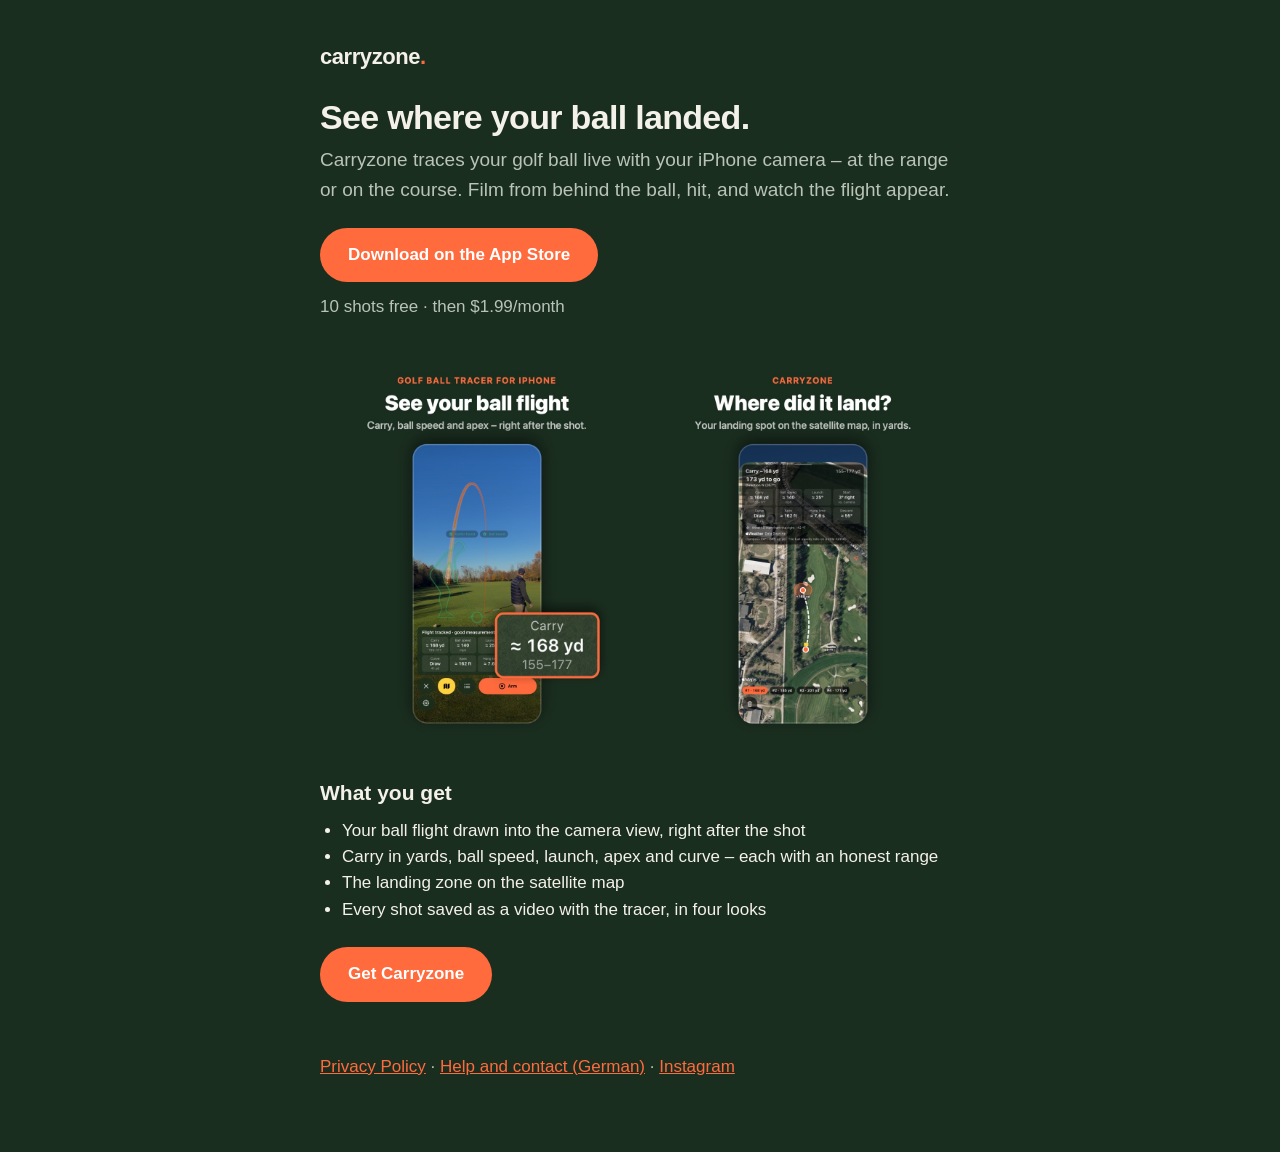
==== app.html @ d452bacc "English landing page for the US ads (app.html) Co-Authored-By: Claude Opus 5.5 <noreply@anthropic.co" ====
<!doctype html>
<html lang="en">
<head>
<meta charset="utf-8">
<meta name="viewport" content="width=device-width, initial-scale=1">
<title>Carryzone – Golf ball tracer for iPhone</title>
<meta name="description" content="See your ball flight live on iPhone: carry in yards, ball speed, apex and the landing spot on the map. 10 shots free.">
<meta name="apple-itunes-app" content="app-id=6835112582">
<link rel="stylesheet" href="stil.css">
</head>
<body>
<main>
<p class="marke">carryzone<span>.</span></p>
<h1>See where your ball landed.</h1>
<p class="lead">Carryzone traces your golf ball live with your iPhone camera – at the range or on the course. Film from behind the ball, hit, and watch the flight appear.</p>

<p><a class="knopf" href="https://apps.apple.com/us/app/id6835112582">Download on the App Store</a></p>
<p class="stand">10 shots free · then $1.99/month</p>

<div class="bilder">
<img src="bilder/1-flight.jpg" width="1080" height="1350" alt="Carryzone showing a traced ball flight with carry 168 yards">
<img src="bilder/2-map.jpg" width="1080" height="1350" alt="The landing spot of a shot on the satellite map">
</div>

<h2>What you get</h2>
<ul>
<li>Your ball flight drawn into the camera view, right after the shot</li>
<li>Carry in yards, ball speed, launch, apex and curve – each with an honest range</li>
<li>The landing zone on the satellite map</li>
<li>Every shot saved as a video with the tracer, in four looks</li>
</ul>

<p><a class="knopf" href="https://apps.apple.com/us/app/id6835112582">Get Carryzone</a></p>

<p class="fuss"><a href="privacy.html">Privacy Policy</a> · <a href="index.html">Help and contact (German)</a> · <a href="https://www.instagram.com/carryzone.golf/">Instagram</a></p>
</main>
</body>
</html>
---- stil.css ----
:root { color-scheme: dark; --grund: #1a2e20; --text: #f4f1e8; --leise: #b9c4b6; --akzent: #ff6b3d; }
* { box-sizing: border-box; }
body { margin: 0; background: var(--grund); color: var(--text);
  font: 17px/1.55 -apple-system, BlinkMacSystemFont, "Segoe UI", Roboto, sans-serif; }
main { max-width: 680px; margin: 0 auto; padding: 32px 20px 64px; }
.marke, .marke a { font-weight: 800; font-size: 22px; letter-spacing: -0.02em; color: var(--text); text-decoration: none; }
.marke span { color: var(--akzent); }
h1 { font-size: 34px; line-height: 1.15; letter-spacing: -0.02em; margin: 24px 0 8px; }
h2 { font-size: 21px; margin: 36px 0 8px; }
h3 { font-size: 17px; margin: 24px 0 4px; }
p, ul { margin: 8px 0; }
ul { padding-left: 22px; }
a { color: var(--akzent); }
.stand, .fuss { color: var(--leise); }
.fuss { margin-top: 48px; }
.lead { font-size: 19px; color: var(--leise); }
.knopf { display: inline-block; margin: 16px 0 4px; padding: 14px 28px; border-radius: 999px;
  background: var(--akzent); color: #fff; font-weight: 700; text-decoration: none; }
.bilder { display: grid; grid-template-columns: minmax(0, 1fr) minmax(0, 1fr); gap: 12px; margin: 28px 0 8px; }
.bilder img { width: 100%; max-width: 100%; height: auto; border-radius: 16px; display: block; }
@media (max-width: 520px) { .bilder { grid-template-columns: minmax(0, 1fr); } }
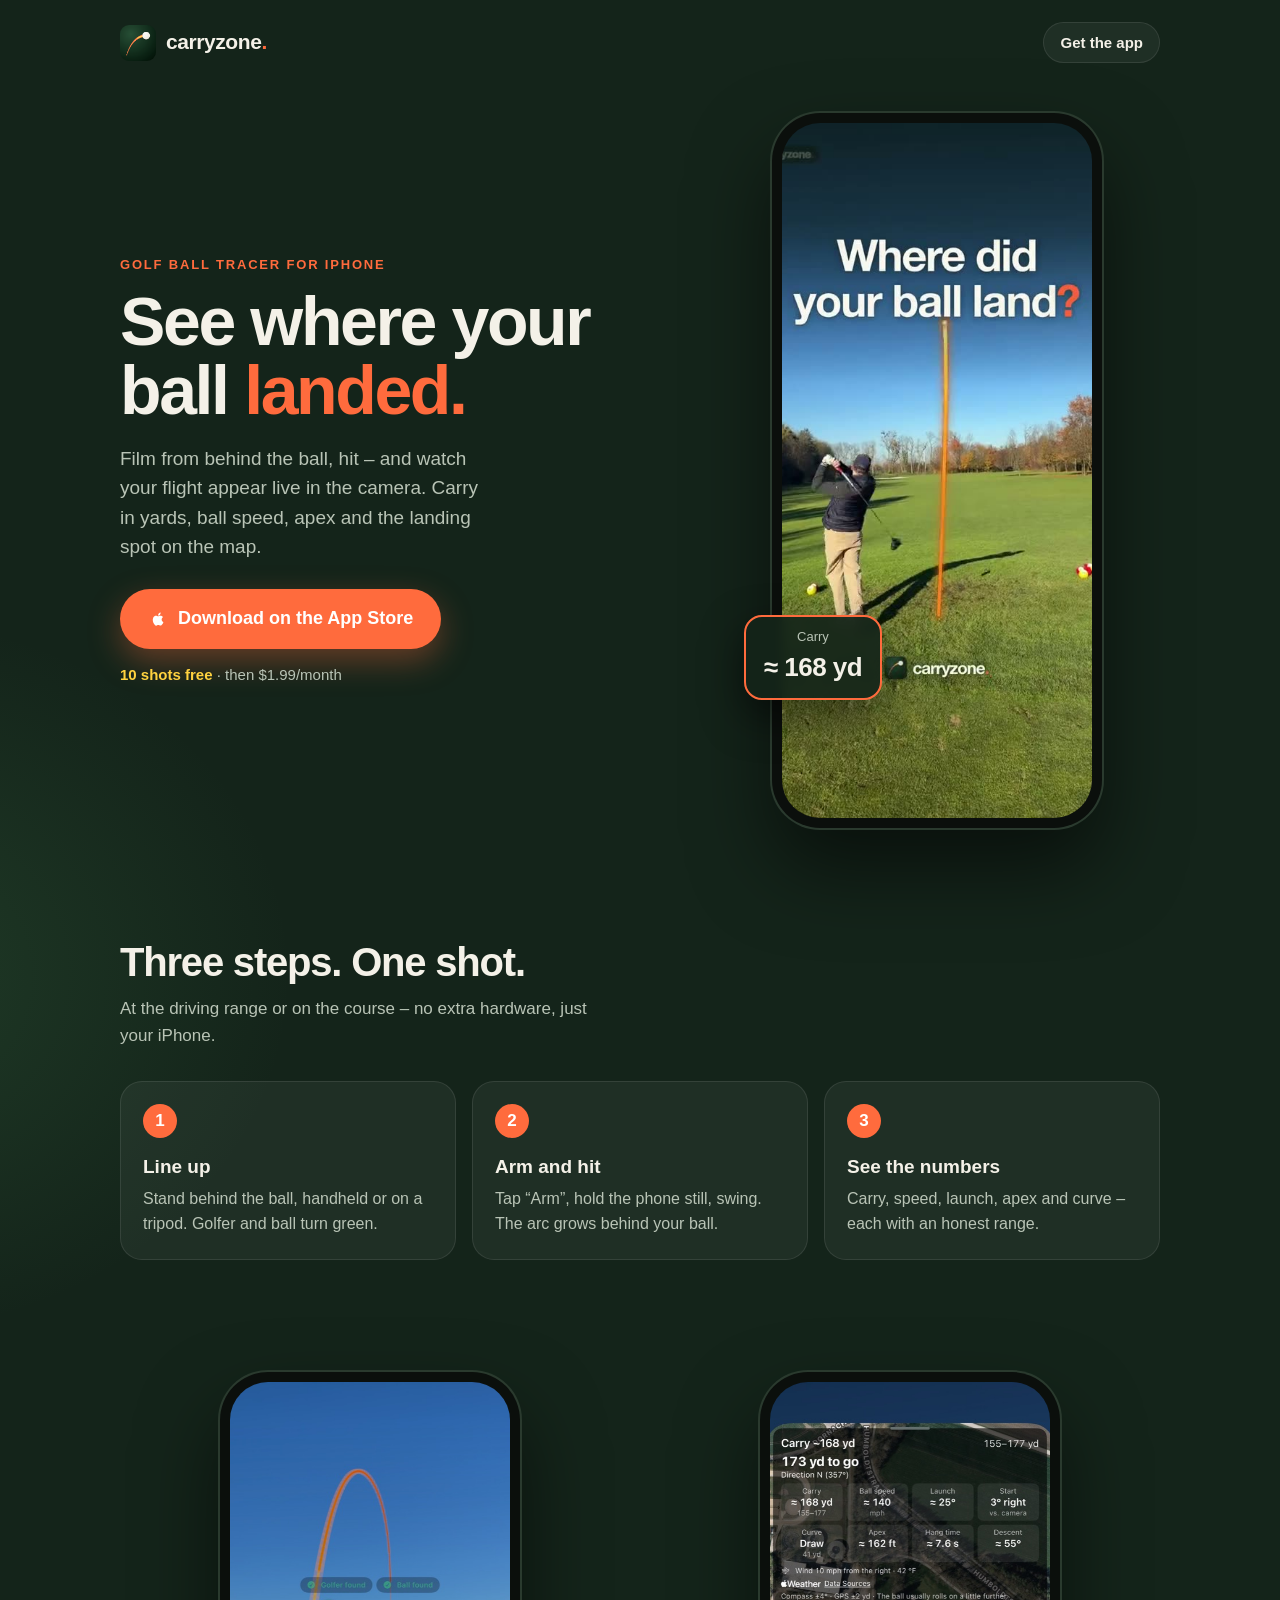
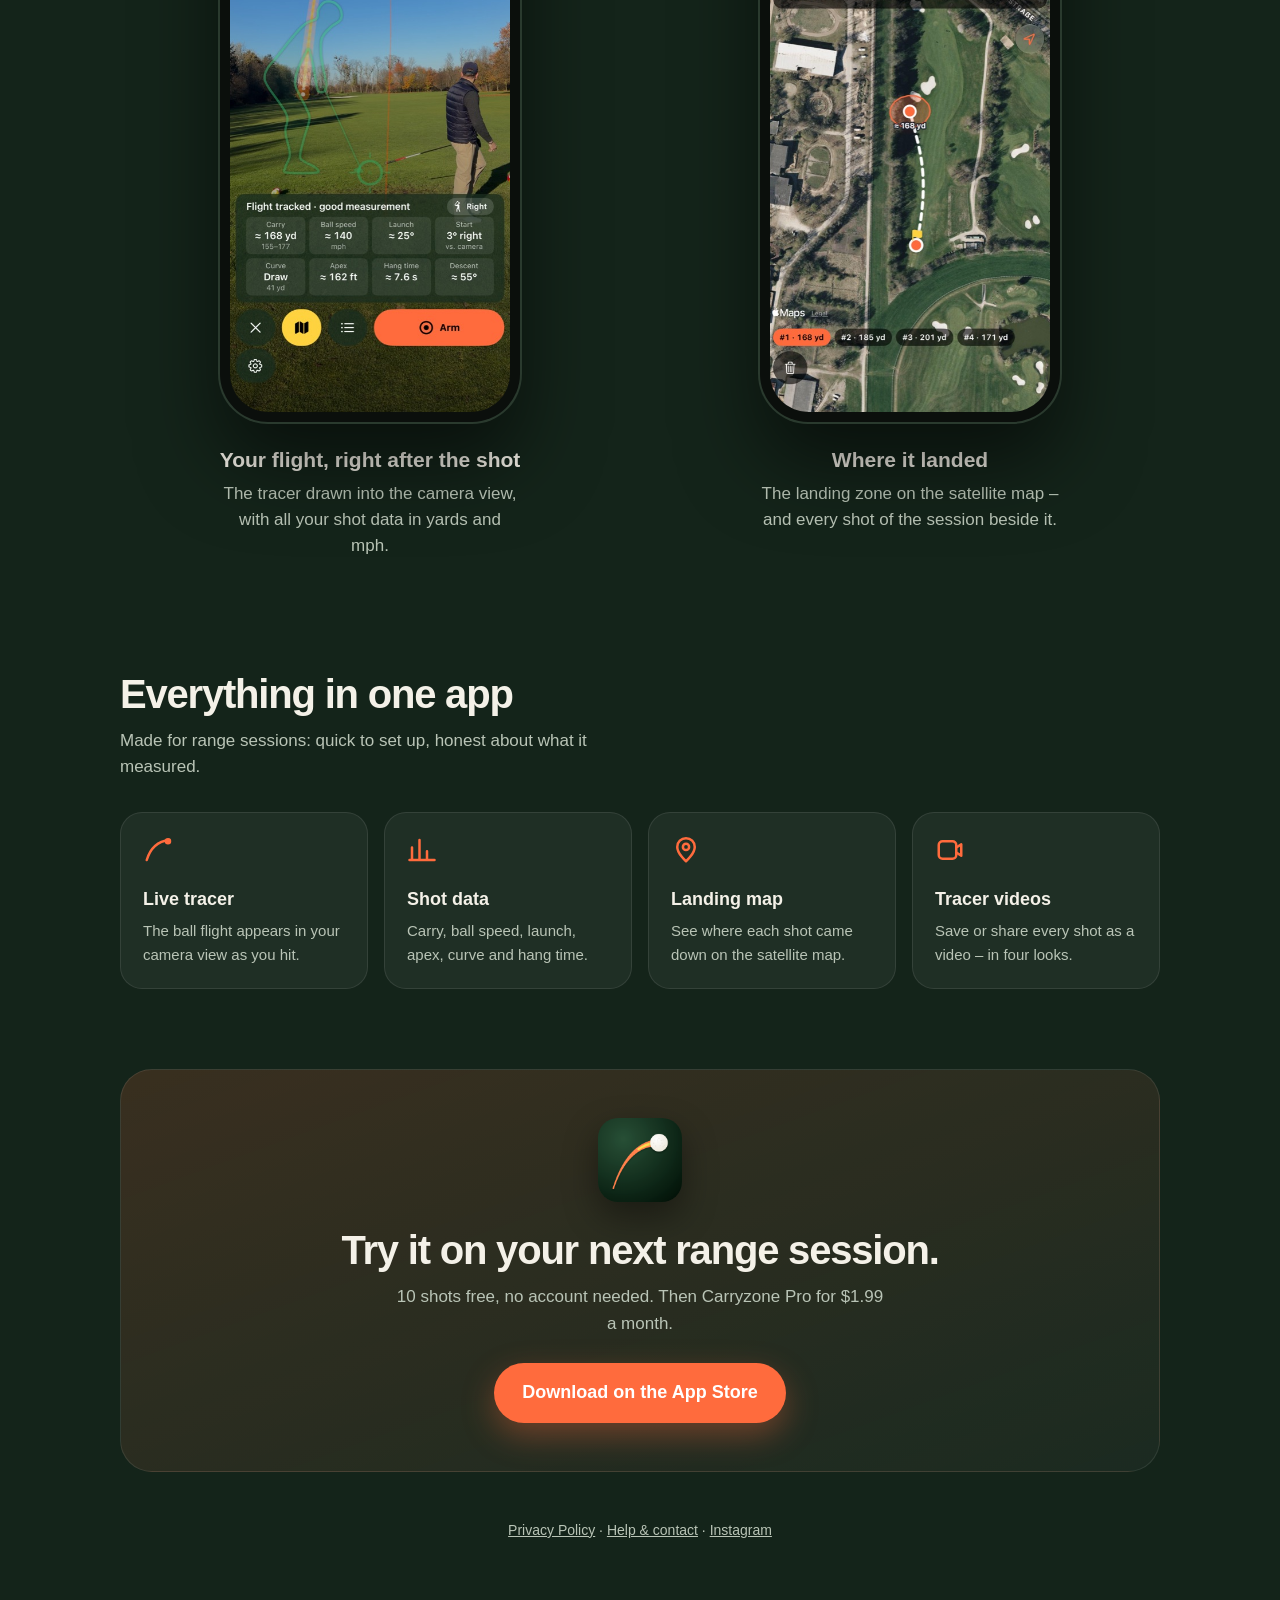
==== commit 1df23d1f: "Landing page: hero video, phone frames, steps and features; styles inline Co-Authored-By: Claude Opu" ====
--- a/app.html
+++ b/app.html
@@ -2,37 +2,202 @@
 <html lang="en">
 <head>
 <meta charset="utf-8">
-<meta name="viewport" content="width=device-width, initial-scale=1">
+<meta name="viewport" content="width=device-width, initial-scale=1, viewport-fit=cover">
 <title>Carryzone – Golf ball tracer for iPhone</title>
 <meta name="description" content="See your ball flight live on iPhone: carry in yards, ball speed, apex and the landing spot on the map. 10 shots free.">
 <meta name="apple-itunes-app" content="app-id=6835112582">
-<link rel="stylesheet" href="stil.css">
+<meta name="theme-color" content="#14241a">
+<meta property="og:title" content="Carryzone – Golf ball tracer for iPhone">
+<meta property="og:description" content="Your ball flight, traced live. Carry in yards, ball speed, apex, landing spot on the map.">
+<meta property="og:image" content="https://skiener.github.io/carryline/bilder/reel-poster.jpg">
+<link rel="icon" href="bilder/icon.png">
+<style>
+  :root {
+    --ink: #14241a; --ink-2: #1a2e20; --card: rgba(255,255,255,.05); --line: rgba(255,255,255,.09);
+    --text: #f4f1e8; --dim: #b9c4b6; --coral: #ff6b3d; --sun: #ffd23f;
+  }
+  * { box-sizing: border-box; }
+  html { -webkit-text-size-adjust: 100%; }
+  body {
+    margin: 0; color: var(--text); background: var(--ink);
+    font: 17px/1.55 -apple-system, BlinkMacSystemFont, "SF Pro Text", "Segoe UI", Roboto, sans-serif;
+    background-image:
+      radial-gradient(900px 520px at 85% -10%, rgba(255,107,61,.22), transparent 60%),
+      radial-gradient(700px 600px at -10% 30%, rgba(82,160,96,.18), transparent 60%);
+    background-repeat: no-repeat;
+  }
+  a { color: inherit; }
+  .wrap { max-width: 1080px; margin: 0 auto; padding: 0 20px; }
+
+  header { display: flex; align-items: center; gap: 10px; padding: 22px 0; }
+  header img { width: 36px; height: 36px; border-radius: 9px; }
+  .word { font-weight: 800; font-size: 21px; letter-spacing: -.02em; }
+  .word span { color: var(--coral); }
+  header .spacer { flex: 1; }
+  header .small { font-size: 15px; font-weight: 600; text-decoration: none; padding: 8px 16px;
+    border-radius: 999px; background: var(--card); border: 1px solid var(--line); }
+
+  .hero { display: grid; grid-template-columns: minmax(0, 1.1fr) minmax(0, .9fr); gap: 48px;
+    align-items: center; padding: 28px 0 56px; }
+  .eyebrow { color: var(--coral); font-weight: 700; font-size: 13px; letter-spacing: .14em; text-transform: uppercase; }
+  h1 { font-size: clamp(40px, 6.2vw, 68px); line-height: 1.02; letter-spacing: -.035em; margin: 12px 0 18px; font-weight: 800; }
+  h1 em { font-style: normal; color: var(--coral); }
+  .lead { font-size: 19px; color: var(--dim); max-width: 34ch; margin: 0 0 28px; }
+  .cta { display: inline-flex; align-items: center; gap: 10px; background: var(--coral); color: #fff;
+    font-weight: 700; font-size: 18px; text-decoration: none; padding: 16px 28px; border-radius: 999px;
+    box-shadow: 0 12px 32px rgba(255,107,61,.35); transition: transform .15s ease; }
+  .cta:hover { transform: translateY(-2px); }
+  .cta svg { width: 20px; height: 20px; }
+  .offer { margin-top: 14px; color: var(--dim); font-size: 15px; }
+  .offer b { color: var(--sun); }
+
+  .phone { position: relative; width: min(330px, 78vw); margin: 0 auto; aspect-ratio: 9 / 19.5;
+    border-radius: 48px; padding: 10px; background: #0b0f0c;
+    box-shadow: 0 0 0 2px #2a3a2e, 0 40px 80px rgba(0,0,0,.55); }
+  .phone video, .phone img { width: 100%; height: 100%; object-fit: cover; border-radius: 38px; display: block; background: #000; }
+  .badge { position: absolute; left: -28px; bottom: 18%; background: rgba(20,36,26,.92); border: 2px solid var(--coral);
+    border-radius: 18px; padding: 10px 18px; text-align: center; box-shadow: 0 16px 40px rgba(0,0,0,.5);
+    backdrop-filter: blur(6px); -webkit-backdrop-filter: blur(6px); }
+  .badge small { display: block; color: var(--dim); font-size: 13px; }
+  .badge strong { font-size: 26px; letter-spacing: -.02em; }
+
+  section { padding: 56px 0; }
+  h2 { font-size: clamp(28px, 4vw, 40px); letter-spacing: -.03em; line-height: 1.1; margin: 0 0 12px; }
+  .sub { color: var(--dim); margin: 0 0 32px; max-width: 52ch; }
+
+  .steps { display: grid; grid-template-columns: repeat(3, minmax(0, 1fr)); gap: 16px; counter-reset: s; }
+  .step { background: var(--card); border: 1px solid var(--line); border-radius: 22px; padding: 22px; }
+  .step::before { counter-increment: s; content: counter(s); display: grid; place-items: center; width: 34px; height: 34px;
+    border-radius: 50%; background: var(--coral); color: #fff; font-weight: 800; margin-bottom: 14px; }
+  .step h3 { margin: 0 0 6px; font-size: 19px; }
+  .step p { margin: 0; color: var(--dim); font-size: 16px; }
+
+  .shots { display: grid; grid-template-columns: minmax(0, 1fr) minmax(0, 1fr); gap: 40px; align-items: start; }
+  .shot { text-align: center; }
+  .shot .phone { width: min(300px, 74vw); }
+  .shot h3 { margin: 22px 0 4px; font-size: 21px; }
+  .shot p { margin: 0 auto; color: var(--dim); max-width: 32ch; }
+
+  .features { display: grid; grid-template-columns: repeat(4, minmax(0, 1fr)); gap: 16px; }
+  .feature { background: var(--card); border: 1px solid var(--line); border-radius: 22px; padding: 22px; }
+  .feature svg { width: 30px; height: 30px; color: var(--coral); }
+  .feature h3 { margin: 12px 0 6px; font-size: 18px; }
+  .feature p { margin: 0; color: var(--dim); font-size: 15px; }
+
+  .final { text-align: center; background: linear-gradient(160deg, rgba(255,107,61,.16), rgba(255,255,255,.03));
+    border: 1px solid var(--line); border-radius: 32px; padding: 48px 24px; margin: 24px 0 40px; }
+  .final img { width: 84px; height: 84px; border-radius: 20px; box-shadow: 0 14px 34px rgba(0,0,0,.4); }
+  .final h2 { margin-top: 18px; }
+
+  footer { color: var(--dim); font-size: 14px; padding: 8px 0 110px; text-align: center; }
+  footer a { color: var(--dim); }
+
+  .sticky { position: fixed; left: 12px; right: 12px; bottom: calc(12px + env(safe-area-inset-bottom)); display: none;
+    justify-content: center; z-index: 10; }
+  .sticky .cta { width: 100%; justify-content: center; }
+
+  @media (max-width: 820px) {
+    .hero { grid-template-columns: minmax(0, 1fr); gap: 36px; text-align: center; padding-top: 8px; }
+    .lead { margin-left: auto; margin-right: auto; }
+    .badge { left: -8px; }
+    .steps, .shots { grid-template-columns: minmax(0, 1fr); }
+    .features { grid-template-columns: minmax(0, 1fr) minmax(0, 1fr); }
+    .sticky { display: flex; }
+    header .small { display: none; }
+  }
+  @media (max-width: 420px) { .features { grid-template-columns: minmax(0, 1fr); } }
+  @media (prefers-reduced-motion: reduce) { .cta { transition: none; } }
+</style>
 </head>
 <body>
-<main>
-<p class="marke">carryzone<span>.</span></p>
-<h1>See where your ball landed.</h1>
-<p class="lead">Carryzone traces your golf ball live with your iPhone camera – at the range or on the course. Film from behind the ball, hit, and watch the flight appear.</p>
-
-<p><a class="knopf" href="https://apps.apple.com/us/app/id6835112582">Download on the App Store</a></p>
-<p class="stand">10 shots free · then $1.99/month</p>
-
-<div class="bilder">
-<img src="bilder/1-flight.jpg" width="1080" height="1350" alt="Carryzone showing a traced ball flight with carry 168 yards">
-<img src="bilder/2-map.jpg" width="1080" height="1350" alt="The landing spot of a shot on the satellite map">
+<div class="wrap">
+  <header>
+    <img src="bilder/icon.png" alt="" width="36" height="36">
+    <span class="word">carryzone<span>.</span></span>
+    <span class="spacer"></span>
+    <a class="small" href="https://apps.apple.com/us/app/id6835112582">Get the app</a>
+  </header>
+
+  <div class="hero">
+    <div>
+      <div class="eyebrow">Golf ball tracer for iPhone</div>
+      <h1>See where your ball <em>landed.</em></h1>
+      <p class="lead">Film from behind the ball, hit – and watch your flight appear live in the camera. Carry in yards, ball speed, apex and the landing spot on the map.</p>
+      <a class="cta" href="https://apps.apple.com/us/app/id6835112582">
+        <svg viewBox="0 0 24 24" fill="currentColor" aria-hidden="true"><path d="M16.37 12.6c.02 2.37 2.08 3.16 2.1 3.17-.02.06-.33 1.13-1.08 2.24-.65.96-1.33 1.91-2.4 1.93-1.05.02-1.39-.62-2.59-.62-1.2 0-1.58.6-2.57.64-1.03.04-1.82-1.04-2.47-2-1.35-1.95-2.38-5.5-1-7.9.69-1.19 1.91-1.94 3.24-1.96 1.01-.02 1.97.68 2.59.68.62 0 1.78-.84 3-.72.51.02 1.94.21 2.86 1.56-.07.05-1.71 1-1.68 2.98M14.4 6.8c.55-.66.92-1.59.82-2.5-.79.03-1.75.53-2.32 1.19-.51.59-.95 1.53-.83 2.43.88.07 1.78-.45 2.33-1.12"/></svg>
+        Download on the App Store
+      </a>
+      <div class="offer"><b>10 shots free</b> · then $1.99/month</div>
+    </div>
+    <div>
+      <div class="phone">
+        <video src="bilder/reel.mp4" poster="bilder/reel-poster.jpg" autoplay muted loop playsinline preload="metadata"></video>
+        <div class="badge"><small>Carry</small><strong>≈ 168 yd</strong></div>
+      </div>
+    </div>
+  </div>
 </div>
 
-<h2>What you get</h2>
-<ul>
-<li>Your ball flight drawn into the camera view, right after the shot</li>
-<li>Carry in yards, ball speed, launch, apex and curve – each with an honest range</li>
-<li>The landing zone on the satellite map</li>
-<li>Every shot saved as a video with the tracer, in four looks</li>
-</ul>
-
-<p><a class="knopf" href="https://apps.apple.com/us/app/id6835112582">Get Carryzone</a></p>
-
-<p class="fuss"><a href="privacy.html">Privacy Policy</a> · <a href="index.html">Help and contact (German)</a> · <a href="https://www.instagram.com/carryzone.golf/">Instagram</a></p>
-</main>
+<section>
+  <div class="wrap">
+    <h2>Three steps. One shot.</h2>
+    <p class="sub">At the driving range or on the course – no extra hardware, just your iPhone.</p>
+    <div class="steps">
+      <div class="step"><h3>Line up</h3><p>Stand behind the ball, handheld or on a tripod. Golfer and ball turn green.</p></div>
+      <div class="step"><h3>Arm and hit</h3><p>Tap “Arm”, hold the phone still, swing. The arc grows behind your ball.</p></div>
+      <div class="step"><h3>See the numbers</h3><p>Carry, speed, launch, apex and curve – each with an honest range.</p></div>
+    </div>
+  </div>
+</section>
+
+<section>
+  <div class="wrap shots">
+    <div class="shot">
+      <div class="phone"><img src="bilder/1-ergebnis.jpg" alt="A traced ball flight with carry 168 yards, ball speed 140 mph" loading="lazy"></div>
+      <h3>Your flight, right after the shot</h3>
+      <p>The tracer drawn into the camera view, with all your shot data in yards and mph.</p>
+    </div>
+    <div class="shot">
+      <div class="phone"><img src="bilder/3-karte.jpg" alt="The landing spot of the shot on the satellite map" loading="lazy"></div>
+      <h3>Where it landed</h3>
+      <p>The landing zone on the satellite map – and every shot of the session beside it.</p>
+    </div>
+  </div>
+</section>
+
+<section>
+  <div class="wrap">
+    <h2>Everything in one app</h2>
+    <p class="sub">Made for range sessions: quick to set up, honest about what it measured.</p>
+    <div class="features">
+      <div class="feature">
+        <svg viewBox="0 0 24 24" fill="none" stroke="currentColor" stroke-width="2" stroke-linecap="round" aria-hidden="true"><path d="M3 20c3-10 9-15 18-16"/><circle cx="20" cy="5" r="1.6" fill="currentColor"/></svg>
+        <h3>Live tracer</h3><p>The ball flight appears in your camera view as you hit.</p></div>
+      <div class="feature">
+        <svg viewBox="0 0 24 24" fill="none" stroke="currentColor" stroke-width="2" stroke-linecap="round" aria-hidden="true"><path d="M4 20V10M10 20V4M16 20v-7M22 20H2"/></svg>
+        <h3>Shot data</h3><p>Carry, ball speed, launch, apex, curve and hang time.</p></div>
+      <div class="feature">
+        <svg viewBox="0 0 24 24" fill="none" stroke="currentColor" stroke-width="2" stroke-linecap="round" stroke-linejoin="round" aria-hidden="true"><path d="M12 21s-7-6.2-7-11.5a7 7 0 0 1 14 0C19 14.8 12 21 12 21z"/><circle cx="12" cy="9.5" r="2.5"/></svg>
+        <h3>Landing map</h3><p>See where each shot came down on the satellite map.</p></div>
+      <div class="feature">
+        <svg viewBox="0 0 24 24" fill="none" stroke="currentColor" stroke-width="2" stroke-linecap="round" stroke-linejoin="round" aria-hidden="true"><rect x="3" y="5" width="14" height="14" rx="3"/><path d="M17 10l4-2.5v9L17 14"/></svg>
+        <h3>Tracer videos</h3><p>Save or share every shot as a video – in four looks.</p></div>
+    </div>
+  </div>
+</section>
+
+<div class="wrap">
+  <div class="final">
+    <img src="bilder/icon.png" alt="Carryzone app icon" width="84" height="84">
+    <h2>Try it on your next range session.</h2>
+    <p class="sub" style="margin: 0 auto 26px;">10 shots free, no account needed. Then Carryzone Pro for $1.99 a month.</p>
+    <a class="cta" href="https://apps.apple.com/us/app/id6835112582">Download on the App Store</a>
+  </div>
+  <footer>
+    <a href="privacy.html">Privacy Policy</a> · <a href="index.html">Help &amp; contact</a> · <a href="https://www.instagram.com/carryzone.golf/">Instagram</a>
+  </footer>
+</div>
+
+<div class="sticky"><a class="cta" href="https://apps.apple.com/us/app/id6835112582">Download on the App Store</a></div>
 </body>
 </html>
